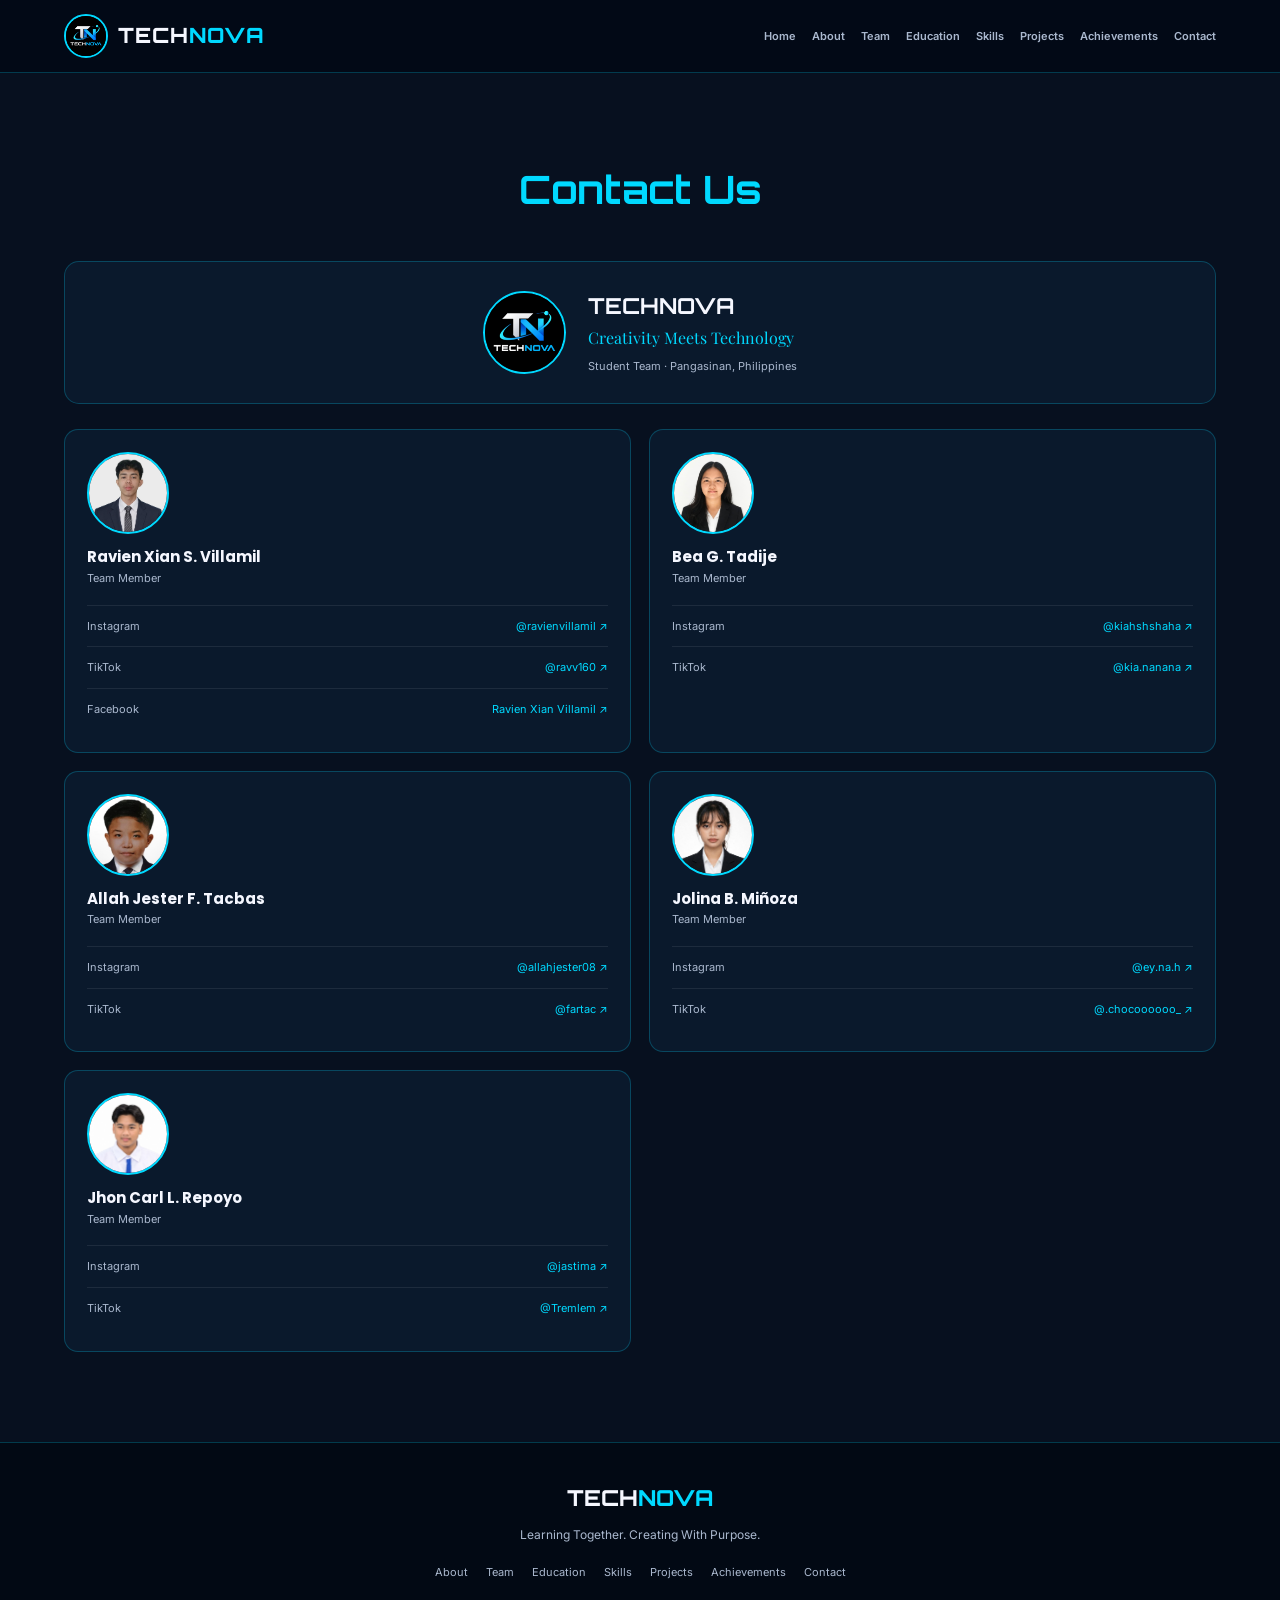
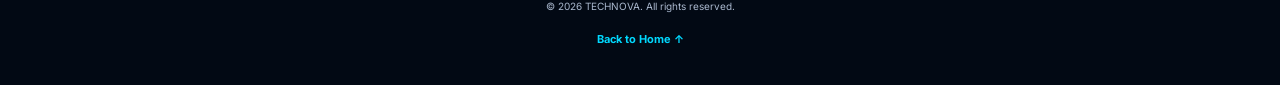
==== 08_Contact.html @ b0f86e8f "Add files via upload" ====
<!DOCTYPE html>
<html lang="en">
<head>
    <meta charset="UTF-8">
    <meta name="viewport" content="width=device-width, initial-scale=1.0">
    <title>TECHNOVA | Contact</title>
    <link rel="stylesheet" href="style.css">
    <link href="https://fonts.googleapis.com/css2?family=Inter:wght@400;500;600;700&family=Orbitron:wght@500;600;700;800&family=Poppins:wght@400;500;600;700&family=Playfair+Display:wght@600;700&display=swap" rel="stylesheet">
</head>
<body>

    <header class="navbar">
        <a href="index.html" class="brand">
            <img src="assets/technova.jpg" alt="TECHNOVA logo">
            <span>TECH<span class="accent">NOVA</span></span>
        </a>
        <nav>
            <a href="index.html">Home</a>
            <a href="02_About.html">About</a>
            <a href="03_Team.html">Team</a>
            <a href="04_Education.html">Education</a>
            <a href="05_Skills.html">Skills</a>
            <a href="06_Projects.html">Projects</a>
            <a href="07_Achievements.html">Achievements</a>
            <a href="08_Contact.html" class="active" aria-current="page">Contact</a>
        </nav>
    </header>
    <main class="single-page">
        <section class="section" id="contact">
            <div class="section-heading">
                <h2><span class="accent">Contact Us</span></h2>
            </div>

            <div class="contact-intro-card">
                <img src="assets/technova.jpg" alt="TECHNOVA logo">
                <div><h3>TECHNOVA</h3><p>Creativity Meets Technology</p><span>Student Team · Pangasinan, Philippines</span></div>
            </div>

            <div class="contact-grid">
                <article class="contact-card">
                    <img src="assets/ravien.jpg" alt="Ravien Xian S. Villamil">
                    <div class="contact-person"><h3>Ravien Xian S. Villamil</h3><p>Team Member</p></div>
                    <a href="https://www.instagram.com/ravienvillamil/" target="_blank" rel="noopener noreferrer">Instagram <span>@ravienvillamil ↗</span></a>
                    <a href="https://www.tiktok.com/@ravv160" target="_blank" rel="noopener noreferrer">TikTok <span>@ravv160 ↗</span></a>
                    <a href="https://www.facebook.com/share/1DkSHgR7mn/" target="_blank" rel="noopener noreferrer">Facebook <span>Ravien Xian Villamil ↗</span></a>
                </article>

                <article class="contact-card">
                    <img src="assets/bea.jpg" alt="Bea G. Tadije">
                    <div class="contact-person"><h3>Bea G. Tadije</h3><p>Team Member</p></div>
                    <a href="https://www.instagram.com/kiahshshaha/" target="_blank" rel="noopener noreferrer">Instagram <span>@kiahshshaha ↗</span></a>
                    <a href="https://www.tiktok.com/@kia.nanana" target="_blank" rel="noopener noreferrer">TikTok <span>@kia.nanana ↗</span></a>
                </article>

                <article class="contact-card">
                    <img src="assets/allah.jpg" alt="Allah Jester F. Tacbas">
                    <div class="contact-person"><h3>Allah Jester F. Tacbas</h3><p>Team Member</p></div>
                    <a href="https://www.instagram.com/allahjester08/" target="_blank" rel="noopener noreferrer">Instagram <span>@allahjester08 ↗</span></a>
                    <a href="https://www.tiktok.com/@fartac" target="_blank" rel="noopener noreferrer">TikTok <span>@fartac ↗</span></a>
                </article>

                <article class="contact-card">
                    <img src="assets/jolina.jpg" alt="Jolina B. Miñoza">
                    <div class="contact-person"><h3>Jolina B. Miñoza</h3><p>Team Member</p></div>
                    <a href="https://www.instagram.com/ey.na.h/" target="_blank" rel="noopener noreferrer">Instagram <span>@ey.na.h ↗</span></a>
                    <a href="https://www.tiktok.com/@.chocoooooo_" target="_blank" rel="noopener noreferrer">TikTok <span>@.chocoooooo_ ↗</span></a>
                </article>

                <article class="contact-card">
                    <img src="assets/jhon.jpg" alt="Jhon Carl L. Repoyo">
                    <div class="contact-person"><h3>Jhon Carl L. Repoyo</h3><p>Team Member</p></div>
                    <a href="https://www.instagram.com/jastima/" target="_blank" rel="noopener noreferrer">Instagram <span>@jastima ↗</span></a>
                    <a href="https://www.tiktok.com/@Tremlem" target="_blank" rel="noopener noreferrer">TikTok <span>@Tremlem ↗</span></a>
                </article>
            </div>
        </section>
    </main>
    <footer class="footer">
        <a href="index.html" class="footer-brand">TECH<span class="accent">NOVA</span></a>
        <p>Learning Together. Creating With Purpose.</p>
        <div class="footer-links"><a href="02_About.html">About</a><a href="03_Team.html">Team</a><a href="04_Education.html">Education</a><a href="05_Skills.html">Skills</a><a href="06_Projects.html">Projects</a><a href="07_Achievements.html">Achievements</a><a href="08_Contact.html">Contact</a></div>
        <p class="copyright">© 2026 TECHNOVA. All rights reserved.</p>
        <a href="index.html" class="back-to-top">Back to Home ↑</a>
    </footer>
</body>
</html>
---- style.css ----
* {
    margin: 0;
    padding: 0;
    box-sizing: border-box;
}

:root {
    --bg: #07101f;
    --card: rgba(12, 27, 47, 0.91);
    --accent: #00d9ff;
    --purple: #9b7cff;
    --text: #f5f7ff;
    --muted: #aab8ce;
    --border: rgba(0, 217, 255, 0.24);
}

html {
    scroll-behavior: smooth;
    scroll-padding-top: 100px;
}

body {
    min-height: 100vh;
    overflow-x: hidden;
    background: var(--bg);
    color: var(--text);
    font-family: "Inter", sans-serif;
    line-height: 1.7;
}

a {
    color: inherit;
    text-decoration: none;
}

img {
    display: block;
    max-width: 100%;
}

.background-video {
    position: fixed;
    inset: 0;
    z-index: -3;
    width: 100%;
    height: 100%;
    object-fit: cover;
}

.video-overlay {
    position: fixed;
    inset: 0;
    z-index: -2;
    background: linear-gradient(135deg, rgba(3, 9, 21, 0.96), rgba(5, 19, 38, 0.9), rgba(13, 9, 35, 0.95));
}

.accent {
    color: var(--accent);
}

.navbar {
    position: sticky;
    top: 0;
    z-index: 100;
    display: flex;
    align-items: center;
    justify-content: space-between;
    gap: 25px;
    padding: 14px 5%;
    background: rgba(3, 10, 23, 0.95);
    border-bottom: 1px solid var(--border);
    backdrop-filter: blur(16px);
}

.brand {
    display: flex;
    align-items: center;
    gap: 10px;
    flex-shrink: 0;
    font-family: "Orbitron", sans-serif;
    font-size: 21px;
    font-weight: 800;
    letter-spacing: 1px;
}

.brand img {
    width: 44px;
    height: 44px;
    object-fit: cover;
    border: 2px solid var(--accent);
    border-radius: 50%;
}

.navbar nav {
    display: flex;
    justify-content: flex-end;
    flex-wrap: wrap;
    gap: 7px 16px;
}

.navbar nav a {
    color: var(--muted);
    font-size: 11px;
    font-weight: 600;
    transition: color 0.25s ease;
}

.navbar nav a:hover {
    color: var(--accent);
}

.section {
    width: min(1200px, 90%);
    margin: auto;
    padding: 90px 0;
}

.hero {
    display: grid;
    grid-template-columns: 1.05fr 0.95fr;
    align-items: center;
    gap: 55px;
    min-height: 690px;
    padding-top: 65px;
    padding-bottom: 65px;
}

.hero-content {
    animation: rise-in 0.8s ease both;
}

.eyebrow,
.section-kicker {
    display: inline-block;
    margin-bottom: 14px;
    color: var(--accent);
    font-size: 10px;
    font-weight: 800;
    letter-spacing: 3px;
    text-transform: uppercase;
}

.hero-content h1 {
    font-family: "Orbitron", sans-serif;
    font-size: clamp(36px, 4.6vw, 60px);
    font-weight: 800;
    line-height: 1.2;
    letter-spacing: -1.5px;
}

.hero-content h2 {
    margin-top: 14px;
    font-family: "Playfair Display", serif;
    font-size: clamp(22px, 2.5vw, 32px);
    font-weight: 700;
}

.hero-content > p:not(.eyebrow) {
    max-width: 560px;
    margin-top: 17px;
    color: var(--muted);
    font-size: 14px;
}

.hero-buttons {
    display: flex;
    flex-wrap: wrap;
    gap: 13px;
    margin-top: 27px;
}

.button {
    display: inline-flex;
    align-items: center;
    justify-content: center;
    padding: 12px 20px;
    border-radius: 7px;
    font-size: 12px;
    font-weight: 700;
    transition: transform 0.25s ease, background 0.25s ease;
}

.button:hover {
    transform: translateY(-3px);
}

.primary-button {
    background: var(--accent);
    color: #04111d;
}

.secondary-button {
    color: var(--accent);
    border: 1px solid var(--accent);
}

.secondary-button:hover {
    background: rgba(0, 217, 255, 0.1);
}

.hero-statistics {
    display: flex;
    flex-wrap: wrap;
    gap: 28px;
    margin-top: 37px;
}

.hero-statistics div {
    display: flex;
    flex-direction: column;
}

.hero-statistics strong {
    color: var(--accent);
    font-family: "Orbitron", sans-serif;
    font-size: 23px;
}

.hero-statistics span {
    color: var(--muted);
    font-size: 10px;
}

.hero-people {
    position: relative;
    display: flex;
    min-height: 480px;
    align-items: center;
    justify-content: center;
    overflow: hidden;
    border: 1px solid var(--border);
    border-radius: 28px;
    background: radial-gradient(circle at center, rgba(0, 217, 255, 0.12), rgba(8, 18, 40, 0.4) 60%, rgba(8, 12, 28, 0.65));
}

.portrait-orbit {
    position: absolute;
    top: 50%;
    left: 50%;
    border: 1px solid rgba(0, 217, 255, 0.13);
    border-radius: 50%;
    transform: translate(-50%, -50%);
    pointer-events: none;
}

.orbit-one {
    width: 370px;
    height: 370px;
}

.orbit-two {
    width: 450px;
    height: 450px;
    border-color: rgba(155, 124, 255, 0.12);
}

.portrait-slider {
    position: relative;
    z-index: 2;
    width: 100%;
    text-align: center;
}

.portrait-slide {
    display: flex;
    flex-direction: column;
    align-items: center;
    justify-content: center;
    width: 100%;
    padding: 25px 15px;
    opacity: 0;
    animation: portrait-show 10s infinite;
}

.portrait-slide:nth-child(1) {
    animation-delay: 0s;
}

.portrait-slide:nth-child(2) {
    animation-delay: 2s;
}

.portrait-slide:nth-child(3) {
    animation-delay: 4s;
}

.portrait-slide:nth-child(4) {
    animation-delay: 6s;
}

.portrait-slide:nth-child(5) {
    animation-delay: 8s;
}

.portrait-ring {
    width: 235px;
    height: 235px;
    padding: 7px;
    margin-bottom: 19px;
    border: 2px solid var(--accent);
    border-radius: 50%;
    background: linear-gradient(145deg, rgba(0, 217, 255, 0.3), rgba(155, 124, 255, 0.3));
    box-shadow: 0 0 35px rgba(0, 217, 255, 0.17);
}

.portrait-ring img {
    width: 100%;
    height: 100%;
    object-fit: cover;
    object-position: center;
    border-radius: 50%;
}

.portrait-number {
    color: var(--accent);
    font-size: 10px;
    font-weight: 800;
    letter-spacing: 3px;
}

.portrait-slide h3 {
    margin-top: 8px;
    font-family: "Poppins", sans-serif;
    font-size: 19px;
    line-height: 1.5;
}

.portrait-slide p {
    margin-top: 5px;
    color: var(--muted);
    font-size: 11px;
}

.hero-caption {
    position: absolute;
    right: 10px;
    bottom: 15px;
    left: 10px;
    color: var(--muted);
    font-size: 9px;
    font-weight: 700;
    letter-spacing: 2px;
    text-align: center;
}

@keyframes portrait-show {
    0% {
        opacity: 0;
        transform: translateY(10px) scale(0.97);
        position: absolute;
        inset: 0;
        pointer-events: none;
    }
    4% {
        opacity: 1;
        transform: translateY(0) scale(1);
        position: relative;
        pointer-events: auto;
    }
    18% {
        opacity: 1;
        transform: translateY(0) scale(1);
        position: relative;
    }
    20% {
        opacity: 0;
        transform: translateY(-8px) scale(0.97);
        position: absolute;
        inset: 0;
        pointer-events: none;
    }
    100% {
        opacity: 0;
        position: absolute;
        inset: 0;
        pointer-events: none;
    }
}

.section-heading {
    max-width: 740px;
    margin: 0 auto 45px;
    text-align: center;
}

.section-heading h2 {
    font-family: "Orbitron", sans-serif;
    font-size: clamp(27px, 4vw, 39px);
    line-height: 1.35;
}

.section-heading > p:last-child {
    margin-top: 11px;
    color: var(--muted);
    font-size: 13px;
}

.about-layout {
    display: grid;
    grid-template-columns: 0.7fr 1.3fr;
    align-items: center;
    gap: 40px;
    padding: 36px;
    border: 1px solid var(--border);
    border-radius: 18px;
    background: var(--card);
}

.about-emblem {
    display: flex;
    flex-direction: column;
    align-items: center;
    gap: 16px;
}

.about-emblem img {
    width: min(230px, 100%);
    aspect-ratio: 1;
    object-fit: cover;
    border: 2px solid var(--accent);
    border-radius: 50%;
    box-shadow: 0 0 35px rgba(0, 217, 255, 0.14);
}

.about-emblem span {
    color: var(--accent);
    font-family: "Orbitron", sans-serif;
    font-size: 10px;
    letter-spacing: 3px;
}

.about-copy h3 {
    margin-bottom: 14px;
    font-family: "Playfair Display", serif;
    font-size: 27px;
}

.about-copy p {
    margin-bottom: 13px;
    color: var(--muted);
    font-size: 13px;
}

.about-values {
    display: flex;
    flex-wrap: wrap;
    gap: 9px;
    margin-top: 20px;
}

.about-values span,
.team-tags span {
    padding: 6px 10px;
    border: 1px solid var(--border);
    border-radius: 5px;
    color: var(--accent);
    font-size: 10px;
}

.team-grid {
    display: grid;
    grid-template-columns: repeat(5, minmax(0, 1fr));
    gap: 17px;
}

.team-card {
    padding: 20px 14px;
    overflow: hidden;
    border: 1px solid var(--border);
    border-radius: 14px;
    background: var(--card);
    text-align: center;
    transition: transform 0.3s ease, border-color 0.3s ease;
}

.team-card:hover {
    transform: translateY(-7px);
    border-color: var(--accent);
}

.team-photo {
    width: 125px;
    height: 125px;
    margin: 0 auto 17px;
    padding: 4px;
    border: 2px solid var(--accent);
    border-radius: 50%;
    background: rgba(0, 217, 255, 0.08);
}

.team-photo img {
    width: 100%;
    height: 100%;
    object-fit: cover;
    border-radius: 50%;
}

.member-label {
    color: var(--accent);
    font-size: 9px;
    font-weight: 800;
    letter-spacing: 2px;
}

.team-card h3 {
    margin-top: 9px;
    font-family: "Poppins", sans-serif;
    font-size: 13px;
    line-height: 1.55;
}

.team-card > p {
    margin-top: 7px;
    color: var(--muted);
    font-size: 11px;
}

.team-tags {
    display: flex;
    flex-wrap: wrap;
    justify-content: center;
    gap: 5px;
    margin-top: 14px;
}

.team-tags span {
    padding: 4px 7px;
    font-size: 8px;
}

.education-grid {
    display: grid;
    grid-template-columns: repeat(2, minmax(0, 1fr));
    align-items: start;
    gap: 23px;
}

.education-card {
    padding: 23px;
    border: 1px solid var(--border);
    border-radius: 16px;
    background: var(--card);
}

.education-person {
    display: flex;
    align-items: center;
    gap: 14px;
    padding-bottom: 19px;
    margin-bottom: 6px;
    border-bottom: 1px solid var(--border);
}

.education-person-photo {
    width: 67px;
    height: 67px;
    flex-shrink: 0;
    object-fit: cover;
    border: 2px solid var(--accent);
    border-radius: 50%;
}

.education-person h3 {
    margin-top: 4px;
    font-family: "Poppins", sans-serif;
    font-size: 14px;
    line-height: 1.5;
}

.school-row {
    display: grid;
    grid-template-columns: 86px minmax(0, 1fr);
    align-items: center;
    gap: 15px;
    min-height: 115px;
    padding: 15px 0;
    border-bottom: 1px solid rgba(255, 255, 255, 0.08);
}

.school-row:last-child {
    border-bottom: 0;
}

.school-logo,
.school-placeholder {
    display: grid;
    place-items: center;
    width: 86px;
    height: 86px;
    border: 1px solid var(--border);
    border-radius: 50%;
    background: rgba(0, 217, 255, 0.06);
}

.school-logo {
    object-fit: cover;
}

.school-placeholder {
    color: var(--accent);
    font-family: "Orbitron", sans-serif;
    font-size: 22px;
    font-weight: 800;
}

.education-level {
    display: block;
    margin-bottom: 4px;
    color: var(--accent);
    font-size: 9px;
    font-weight: 800;
    letter-spacing: 2px;
}

.school-row h4 {
    font-family: "Poppins", sans-serif;
    font-size: 12px;
    line-height: 1.5;
}

.school-row p {
    margin-top: 4px;
    color: var(--muted);
    font-size: 11px;
}

.skills-grid {
    display: grid;
    grid-template-columns: repeat(3, minmax(0, 1fr));
    gap: 25px;
    align-items: stretch;
}

.skill-card {
    position: relative;
    padding: 28px 23px;
    overflow: hidden;
    border: 1px solid rgba(0, 217, 255, 0.25);
    border-radius: 18px;
    background: linear-gradient(
        145deg,
        rgba(12, 27, 47, 0.97),
        rgba(10, 18, 38, 0.96)
    );
    box-shadow: 0 8px 25px rgba(0, 0, 0, 0.2);
    transition: transform 0.3s ease, border-color 0.3s ease,
                box-shadow 0.3s ease;
}

.skill-card:hover {
    transform: translateY(-8px);
    border-color: var(--accent);
    box-shadow: 0 0 25px rgba(0, 217, 255, 0.15);
}

.skill-card img {
    width: 115px;
    height: 115px;
    margin: 0 auto 18px;
    object-fit: cover;
    object-position: center;
    border: 3px solid var(--accent);
    border-radius: 50%;
    padding: 4px;
    background: rgba(0, 217, 255, 0.08);
    box-shadow: 0 0 20px rgba(0, 217, 255, 0.2);
    transition: transform 0.3s ease, box-shadow 0.3s ease;
}

.skill-card:hover img {
    transform: scale(1.05);
    box-shadow: 0 0 28px rgba(0, 217, 255, 0.35);
}

.skill-number {
    display: block;
    margin-bottom: 5px;
    color: var(--accent);
    font-family: "Orbitron", sans-serif;
    font-size: 12px;
    font-weight: 800;
    letter-spacing: 3px;
    text-align: center;
}

.skill-card h3 {
    margin: 8px 0 18px;
    color: var(--text);
    font-family: "Poppins", sans-serif;
    font-size: 17px;
    line-height: 1.5;
    text-align: center;
}

.skill-card p {
    min-height: 0;
    margin-top: 10px;
    padding: 10px 12px;
    border-left: 3px solid var(--accent);
    border-radius: 0 6px 6px 0;
    background: rgba(0, 217, 255, 0.045);
    color: var(--muted);
    font-size: 12px;
    line-height: 1.7;
    transition: background 0.3s ease;
}

.skill-card p:hover {
    background: rgba(0, 217, 255, 0.1);
}

.skill-card p strong {
    color: var(--accent);
    font-weight: 700;
}

.skill-line {
    height: 5px;
    margin-top: 18px;
    overflow: hidden;
    border-radius: 10px;
    background: rgba(255, 255, 255, 0.1);
}

.skill-line span {
    display: block;
    height: 100%;
    border-radius: inherit;
    background: linear-gradient(90deg, var(--accent), var(--purple));
}

.projects-grid {
    display: grid;
    grid-template-columns: repeat(2, minmax(0, 1fr));
    gap: 22px;
}

.project-card {
    padding: 24px;
    border: 1px solid var(--border);
    border-radius: 15px;
    background: var(--card);
    transition: transform 0.3s ease, border-color 0.3s ease;
}

.project-card:hover {
    transform: translateY(-5px);
    border-color: var(--accent);
}

.project-art {
    display: grid;
    place-items: center;
    height: 210px;
    margin-bottom: 18px;
    overflow: hidden;
    border: 1px solid var(--border);
    border-radius: 10px;
    background: linear-gradient(135deg, #0a2d45, #151b3b);
}

.project-art img {
    display: block;
    width: 100%;
    height: 100%;
    object-fit: cover;
    object-position: center;
    transition: transform 0.4s ease;
}

.project-card:hover .project-art img {
    transform: scale(1.04);
}

.art-one {
    color: var(--accent);
    background: linear-gradient(135deg, #0a2d45, #151b3b);
}

.art-two {
    color: #ad99ff;
    background: linear-gradient(135deg, #251b48, #10233e);
}

.art-three {
    color: #6ff1c8;
    background: linear-gradient(135deg, #103b3b, #10203e);
}

.art-four {
    color: #ffbd78;
    background: linear-gradient(135deg, #40233e, #10203e);
}

.project-tag {
    color: var(--accent);
    font-size: 9px;
    font-weight: 800;
    letter-spacing: 2px;
}

.project-card h3 {
    margin: 9px 0;
    font-family: "Playfair Display", serif;
    font-size: 22px;
}

.project-card p {
    color: var(--muted);
    font-size: 12px;
}

.achievement-grid {
    display: grid;
    grid-template-columns: repeat(2, minmax(0, 1fr));
    gap: 18px;
}

.achievement-card {
    display: flex;
    align-items: flex-start;
    gap: 16px;
    padding: 21px;
    border: 1px solid var(--border);
    border-radius: 13px;
    background: var(--card);
    transition: border-color 0.25s ease, transform 0.25s ease;
}

.achievement-card:hover {
    transform: translateY(-4px);
    border-color: var(--accent);
}

.achievement-card > img {
    width: 72px;
    height: 72px;
    flex-shrink: 0;
    object-fit: cover;
    border: 2px solid var(--accent);
    border-radius: 50%;
}

.achievement-card h3 {
    margin: 5px 0 7px;
    font-family: "Poppins", sans-serif;
    font-size: 13px;
    line-height: 1.5;
}

.achievement-card p {
    color: var(--muted);
    font-size: 11px;
}

.achievement-note {
    margin-top: 20px;
    color: var(--muted);
    font-size: 11px;
    text-align: center;
}

.contact-intro-card {
    display: flex;
    align-items: center;
    justify-content: center;
    gap: 22px;
    padding: 25px;
    margin-bottom: 25px;
    border: 1px solid var(--border);
    border-radius: 15px;
    background: var(--card);
}

.contact-intro-card > img {
    width: 83px;
    height: 83px;
    object-fit: cover;
    border: 2px solid var(--accent);
    border-radius: 50%;
}

.contact-intro-card h3 {
    font-family: "Orbitron", sans-serif;
    font-size: 22px;
}

.contact-intro-card p {
    color: var(--accent);
    font-family: "Playfair Display", serif;
    font-size: 16px;
}

.contact-intro-card div > span {
    color: var(--muted);
    font-size: 11px;
}

.contact-grid {
    display: grid;
    grid-template-columns: repeat(2, minmax(0, 1fr));
    gap: 18px;
}

.contact-card {
    padding: 22px;
    border: 1px solid var(--border);
    border-radius: 14px;
    background: var(--card);
    transition: border-color 0.25s ease;
}

.contact-card:hover {
    border-color: var(--accent);
}

.contact-card > img {
    width: 82px;
    height: 82px;
    margin-bottom: 12px;
    object-fit: cover;
    border: 2px solid var(--accent);
    border-radius: 50%;
}

.contact-person {
    margin-bottom: 17px;
}

.contact-person h3 {
    font-family: "Poppins", sans-serif;
    font-size: 15px;
    line-height: 1.5;
}

.contact-person p {
    color: var(--muted);
    font-size: 11px;
}

.contact-card > a {
    display: flex;
    align-items: flex-start;
    justify-content: space-between;
    gap: 10px;
    padding: 11px 0;
    border-top: 1px solid rgba(255, 255, 255, 0.08);
    color: var(--muted);
    font-size: 11px;
    transition: color 0.25s ease;
}

.contact-card > a:hover {
    color: var(--accent);
}

.contact-card > a span {
    color: var(--accent);
    text-align: right;
    overflow-wrap: anywhere;
}

.footer {
    display: flex;
    flex-direction: column;
    align-items: center;
    gap: 9px;
    padding: 36px 5%;
    border-top: 1px solid var(--border);
    background: rgba(3, 9, 20, 0.96);
    text-align: center;
}

.footer-brand {
    font-family: "Orbitron", sans-serif;
    font-size: 22px;
    font-weight: 800;
}

.footer > p {
    color: var(--muted);
    font-size: 12px;
}

.footer-links {
    display: flex;
    flex-wrap: wrap;
    justify-content: center;
    gap: 18px;
    margin: 8px 0;
}

.footer-links a {
    color: var(--muted);
    font-size: 11px;
}

.footer-links a:hover,
.back-to-top:hover {
    color: var(--accent);
}

.footer .copyright {
    font-size: 10px;
}

.back-to-top {
    margin-top: 6px;
    color: var(--accent);
    font-size: 11px;
    font-weight: 700;
}

@keyframes rise-in {
    from {
        opacity: 0;
        transform: translateY(18px);
    }
    to {
        opacity: 1;
        transform: translateY(0);
    }
}

@media (prefers-reduced-motion: reduce) {
    html {
        scroll-behavior: auto;
    }

    .portrait-slide {
        animation: none;
    }

    .portrait-slide:first-child {
        position: relative;
        opacity: 1;
    }

    .portrait-slide:not(:first-child) {
        display: none;
    }

    * {
        transition-duration: 0.01ms !important;
    }
}

@media (max-width: 1050px) {
    .navbar {
        flex-direction: column;
        gap: 12px;
    }

    .navbar nav {
        justify-content: center;
    }

    .hero {
        gap: 30px;
    }

    .team-grid {
        grid-template-columns: repeat(3, minmax(0, 1fr));
    }

    .skills-grid {
        grid-template-columns: repeat(2, minmax(0, 1fr));
    }

    .hero-people {
        min-height: 440px;
    }

    .portrait-ring {
        width: 205px;
        height: 205px;
    }
}

@media (max-width: 760px) {
    html {
        scroll-padding-top: 145px;
    }

    .navbar {
        padding: 12px 4%;
    }

    .navbar nav {
        gap: 7px 12px;
    }

    .navbar nav a {
        font-size: 10px;
    }

    .section {
        width: 91%;
        padding: 68px 0;
    }

    .hero {
        grid-template-columns: 1fr;
        min-height: auto;
        gap: 35px;
        padding-top: 50px;
    }

    .hero-content {
        text-align: center;
    }

    .hero-content > p:not(.eyebrow) {
        margin-right: auto;
        margin-left: auto;
    }

    .hero-buttons,
    .hero-statistics {
        justify-content: center;
    }

    .hero-people {
        width: min(100%, 430px);
        min-height: 430px;
        margin: auto;
    }

    .portrait-ring {
        width: 205px;
        height: 205px;
    }

    .about-layout {
        grid-template-columns: 1fr;
        padding: 25px;
    }

    .about-emblem img {
        width: 160px;
    }

    .about-copy {
        text-align: center;
    }

    .about-values {
        justify-content: center;
    }

    .education-grid,
    .projects-grid,
    .achievement-grid,
    .contact-grid {
        grid-template-columns: 1fr;
    }

    .skills-grid {
        grid-template-columns: repeat(2, minmax(0, 1fr));
    }

    .team-grid {
        grid-template-columns: repeat(2, minmax(0, 1fr));
    }

    .team-card {
        padding: 18px 10px;
    }

    .team-photo {
        width: 110px;
        height: 110px;
    }

    .skill-card p {
        min-height: 0;
    }
}

@media (max-width: 450px) {
    .brand {
        font-size: 18px;
    }

    .hero-content h1 {
        font-size: 33px;
    }

    .hero-statistics {
        gap: 18px;
    }

    .hero-people {
        min-height: 390px;
    }

    .portrait-ring {
        width: 175px;
        height: 175px;
    }

    .portrait-slide h3 {
        max-width: 260px;
        font-size: 16px;
    }

    .portrait-orbit.orbit-one {
        width: 290px;
        height: 290px;
    }

    .portrait-orbit.orbit-two {
        width: 350px;
        height: 350px;
    }

    .team-grid,
    .skills-grid {
        grid-template-columns: 1fr;
    }

    .team-photo {
        width: 135px;
        height: 135px;
    }

    .education-card {
        padding: 16px;
    }

    .school-row {
        grid-template-columns: 68px minmax(0, 1fr);
        gap: 12px;
    }

    .school-logo,
    .school-placeholder {
        width: 68px;
        height: 68px;
    }

    .contact-intro-card {
        justify-content: flex-start;
        padding: 18px;
        gap: 15px;
    }

    .contact-intro-card > img {
        width: 65px;
        height: 65px;
    }

    .contact-intro-card h3 {
        font-size: 18px;
    }

    .contact-intro-card p {
        font-size: 13px;
    }

    .achievement-card {
        padding: 16px;
        gap: 12px;
    }

    .achievement-card > img {
        width: 58px;
        height: 58px;
    }

    .button {
        width: 100%;
    }
}


/* Individual achievement page */
.achievement-member {
    margin: 0 0 38px;
    padding: 25px;
    border: 1px solid var(--border);
    border-radius: 18px;
    background: rgba(8, 20, 38, 0.55);
}

.achievement-member-heading {
    display: flex;
    align-items: center;
    gap: 17px;
    margin-bottom: 22px;
    padding-bottom: 18px;
    border-bottom: 1px solid var(--border);
}

.achievement-member-heading > img {
    width: 78px;
    height: 78px;
    flex: 0 0 78px;
    object-fit: cover;
    object-position: center;
    border: 2px solid var(--accent);
    border-radius: 50%;
    box-shadow: 0 0 18px rgba(0, 217, 255, 0.14);
}

.achievement-member-heading h3 {
    font-family: "Poppins", sans-serif;
    font-size: 17px;
    line-height: 1.45;
}

.achievement-member-heading p {
    margin-top: 4px;
    color: var(--muted);
    font-size: 11px;
}

.achievement-card {
    min-width: 0;
}

.achievement-card .achievement-icon {
    display: grid;
    place-items: center;
    width: 42px;
    height: 42px;
    flex: 0 0 42px;
    border: 1px solid var(--border);
    border-radius: 11px;
    background: rgba(0, 217, 255, 0.08);
    color: var(--accent);
    font-size: 21px;
}

.achievement-card .achievement-details {
    min-width: 0;
}

.achievement-card .achievement-year {
    display: inline-block;
    margin: 2px 0 8px;
    color: var(--accent);
    font-size: 9px;
    font-weight: 700;
    letter-spacing: 1px;
    text-transform: uppercase;
}

.achievement-note {
    padding: 14px 18px;
    border-left: 3px solid var(--accent);
    border-radius: 0 8px 8px 0;
    background: rgba(0, 217, 255, 0.06);
    color: var(--muted);
    font-size: 11px;
    text-align: left;
}

@media (max-width: 760px) {
    .achievement-member {
        padding: 18px;
    }

    .achievement-member-heading > img {
        width: 65px;
        height: 65px;
        flex-basis: 65px;
    }
}

@media (max-width: 450px) {
    .achievement-member-heading h3 {
        font-size: 14px;
    }

    .achievement-card .achievement-icon {
        width: 35px;
        height: 35px;
        flex-basis: 35px;
        font-size: 17px;
    }
}
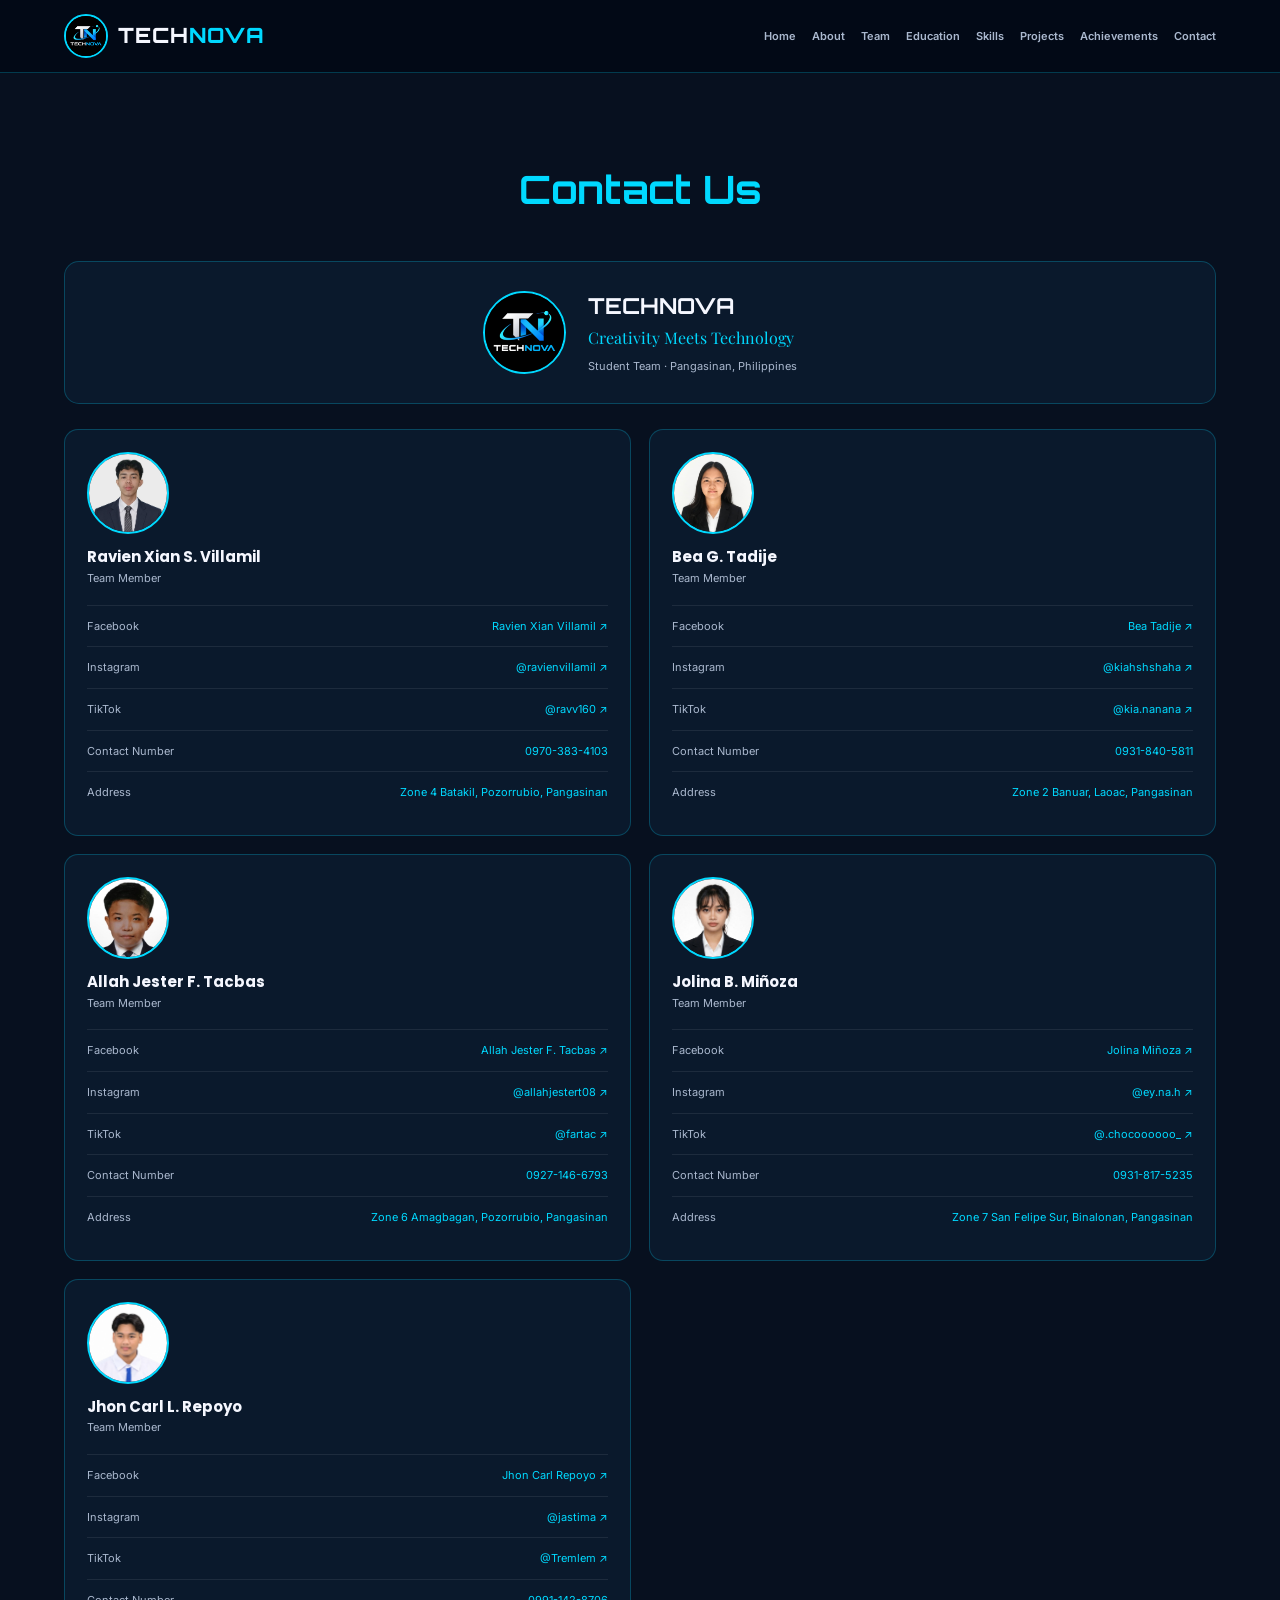
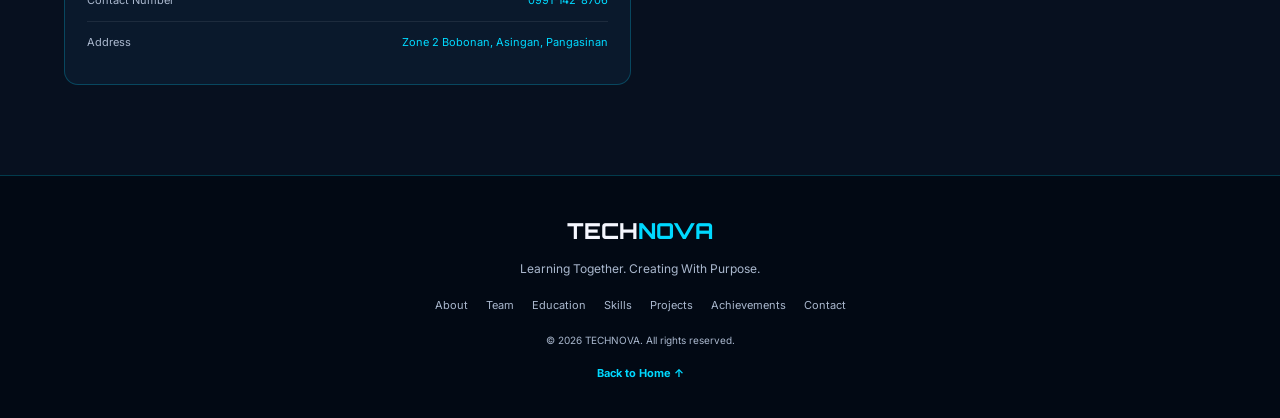
==== commit 2745453f: "Add files via upload" ====
--- a/08_Contact.html
+++ b/08_Contact.html
@@ -37,42 +37,73 @@
             </div>
 
             <div class="contact-grid">
-                <article class="contact-card">
-                    <img src="assets/ravien.jpg" alt="Ravien Xian S. Villamil">
-                    <div class="contact-person"><h3>Ravien Xian S. Villamil</h3><p>Team Member</p></div>
-                    <a href="https://www.instagram.com/ravienvillamil/" target="_blank" rel="noopener noreferrer">Instagram <span>@ravienvillamil ↗</span></a>
-                    <a href="https://www.tiktok.com/@ravv160" target="_blank" rel="noopener noreferrer">TikTok <span>@ravv160 ↗</span></a>
-                    <a href="https://www.facebook.com/share/1DkSHgR7mn/" target="_blank" rel="noopener noreferrer">Facebook <span>Ravien Xian Villamil ↗</span></a>
-                </article>
 
-                <article class="contact-card">
-                    <img src="assets/bea.jpg" alt="Bea G. Tadije">
-                    <div class="contact-person"><h3>Bea G. Tadije</h3><p>Team Member</p></div>
-                    <a href="https://www.instagram.com/kiahshshaha/" target="_blank" rel="noopener noreferrer">Instagram <span>@kiahshshaha ↗</span></a>
-                    <a href="https://www.tiktok.com/@kia.nanana" target="_blank" rel="noopener noreferrer">TikTok <span>@kia.nanana ↗</span></a>
-                </article>
+    <article class="contact-card">
+        <img src="assets/ravien.jpg" alt="Ravien Xian S. Villamil">
+        <div class="contact-person">
+            <h3>Ravien Xian S. Villamil</h3>
+            <p>Team Member</p>
+        </div>
+        <a href="https://www.facebook.com/share/1DkSHgR7mn/" target="_blank" rel="noopener noreferrer">Facebook <span>Ravien Xian Villamil ↗</span></a>
+        <a href="https://www.instagram.com/ravienvillamil/" target="_blank" rel="noopener noreferrer">Instagram <span>@ravienvillamil ↗</span></a>
+        <a href="https://www.tiktok.com/@ravv160" target="_blank" rel="noopener noreferrer">TikTok <span>@ravv160 ↗</span></a>
+        <a href="tel:09703834103">Contact Number <span>0970-383-4103</span></a>
+        <a href="#">Address <span>Zone 4 Batakil, Pozorrubio, Pangasinan</span></a>
+    </article>
 
-                <article class="contact-card">
-                    <img src="assets/allah.jpg" alt="Allah Jester F. Tacbas">
-                    <div class="contact-person"><h3>Allah Jester F. Tacbas</h3><p>Team Member</p></div>
-                    <a href="https://www.instagram.com/allahjester08/" target="_blank" rel="noopener noreferrer">Instagram <span>@allahjester08 ↗</span></a>
-                    <a href="https://www.tiktok.com/@fartac" target="_blank" rel="noopener noreferrer">TikTok <span>@fartac ↗</span></a>
-                </article>
+    <article class="contact-card">
+        <img src="assets/bea.jpg" alt="Bea G. Tadije">
+        <div class="contact-person">
+            <h3>Bea G. Tadije</h3>
+            <p>Team Member</p>
+        </div>
+        <a href="https://www.facebook.com/share/1ByiALD4dH/" target="_blank" rel="noopener noreferrer">Facebook <span>Bea Tadije ↗</span></a>
+        <a href="https://www.instagram.com/kiahshshaha/" target="_blank" rel="noopener noreferrer">Instagram <span>@kiahshshaha ↗</span></a>
+        <a href="https://www.tiktok.com/@kia.nanana" target="_blank" rel="noopener noreferrer">TikTok <span>@kia.nanana ↗</span></a>
+        <a href="tel:09318405811">Contact Number <span>0931-840-5811</span></a>
+        <a href="#">Address <span>Zone 2 Banuar, Laoac, Pangasinan</span></a>
+    </article>
 
-                <article class="contact-card">
-                    <img src="assets/jolina.jpg" alt="Jolina B. Miñoza">
-                    <div class="contact-person"><h3>Jolina B. Miñoza</h3><p>Team Member</p></div>
-                    <a href="https://www.instagram.com/ey.na.h/" target="_blank" rel="noopener noreferrer">Instagram <span>@ey.na.h ↗</span></a>
-                    <a href="https://www.tiktok.com/@.chocoooooo_" target="_blank" rel="noopener noreferrer">TikTok <span>@.chocoooooo_ ↗</span></a>
-                </article>
+    <article class="contact-card">
+        <img src="assets/allah.jpg" alt="Allah Jester F. Tacbas">
+        <div class="contact-person">
+            <h3>Allah Jester F. Tacbas</h3>
+            <p>Team Member</p>
+        </div>
+        <a href="https://www.facebook.com/share/19nGnjKfME/" target="_blank" rel="noopener noreferrer">Facebook <span>Allah Jester F. Tacbas ↗</span></a>
+        <a href="https://www.instagram.com/allahjestert08/" target="_blank" rel="noopener noreferrer">Instagram <span>@allahjestert08 ↗</span></a>
+        <a href="https://www.tiktok.com/@fartac" target="_blank" rel="noopener noreferrer">TikTok <span>@fartac ↗</span></a>
+        <a href="tel:09271466793">Contact Number <span>0927-146-6793</span></a>
+        <a href="#">Address <span>Zone 6 Amagbagan, Pozorrubio, Pangasinan</span></a>
+    </article>
 
-                <article class="contact-card">
-                    <img src="assets/jhon.jpg" alt="Jhon Carl L. Repoyo">
-                    <div class="contact-person"><h3>Jhon Carl L. Repoyo</h3><p>Team Member</p></div>
-                    <a href="https://www.instagram.com/jastima/" target="_blank" rel="noopener noreferrer">Instagram <span>@jastima ↗</span></a>
-                    <a href="https://www.tiktok.com/@Tremlem" target="_blank" rel="noopener noreferrer">TikTok <span>@Tremlem ↗</span></a>
-                </article>
-            </div>
+    <article class="contact-card">
+        <img src="assets/jolina.jpg" alt="Jolina B. Miñoza">
+        <div class="contact-person">
+            <h3>Jolina B. Miñoza</h3>
+            <p>Team Member</p>
+        </div>
+       <a href="https://www.facebook.com/share/18jCyKzTy8/" target="_blank" rel="noopener noreferrer">Facebook <span>Jolina Miñoza ↗</span></a>
+        <a href="https://www.instagram.com/ey.na.h/" target="_blank" rel="noopener noreferrer">Instagram <span>@ey.na.h ↗</span></a>
+        <a href="https://www.tiktok.com/@.chocoooooo_" target="_blank" rel="noopener noreferrer">TikTok <span>@.chocoooooo_ ↗</span></a>
+        <a href="tel:09318175235">Contact Number <span>0931-817-5235</span></a>
+        <a href="#">Address <span>Zone 7 San Felipe Sur, Binalonan, Pangasinan</span></a>
+    </article>
+
+    <article class="contact-card">
+        <img src="assets/jhon.jpg" alt="Jhon Carl L. Repoyo">
+        <div class="contact-person">
+            <h3>Jhon Carl L. Repoyo</h3>
+            <p>Team Member</p>
+        </div>
+        <a href="https://www.facebook.com/share/1CbCLv22b5/" target="_blank" rel="noopener noreferrer">Facebook <span>Jhon Carl Repoyo ↗</span></a>
+        <a href="https://www.instagram.com/jastima/" target="_blank" rel="noopener noreferrer">Instagram <span>@jastima ↗</span></a>
+        <a href="https://www.tiktok.com/@Tremlem" target="_blank" rel="noopener noreferrer">TikTok <span>@Tremlem ↗</span></a>
+        <a href="tel:09911428706">Contact Number <span>0991-142-8706</span></a>
+        <a href="#">Address <span>Zone 2 Bobonan, Asingan, Pangasinan</span></a>
+    </article>
+
+</div>
         </section>
     </main>
     <footer class="footer">
